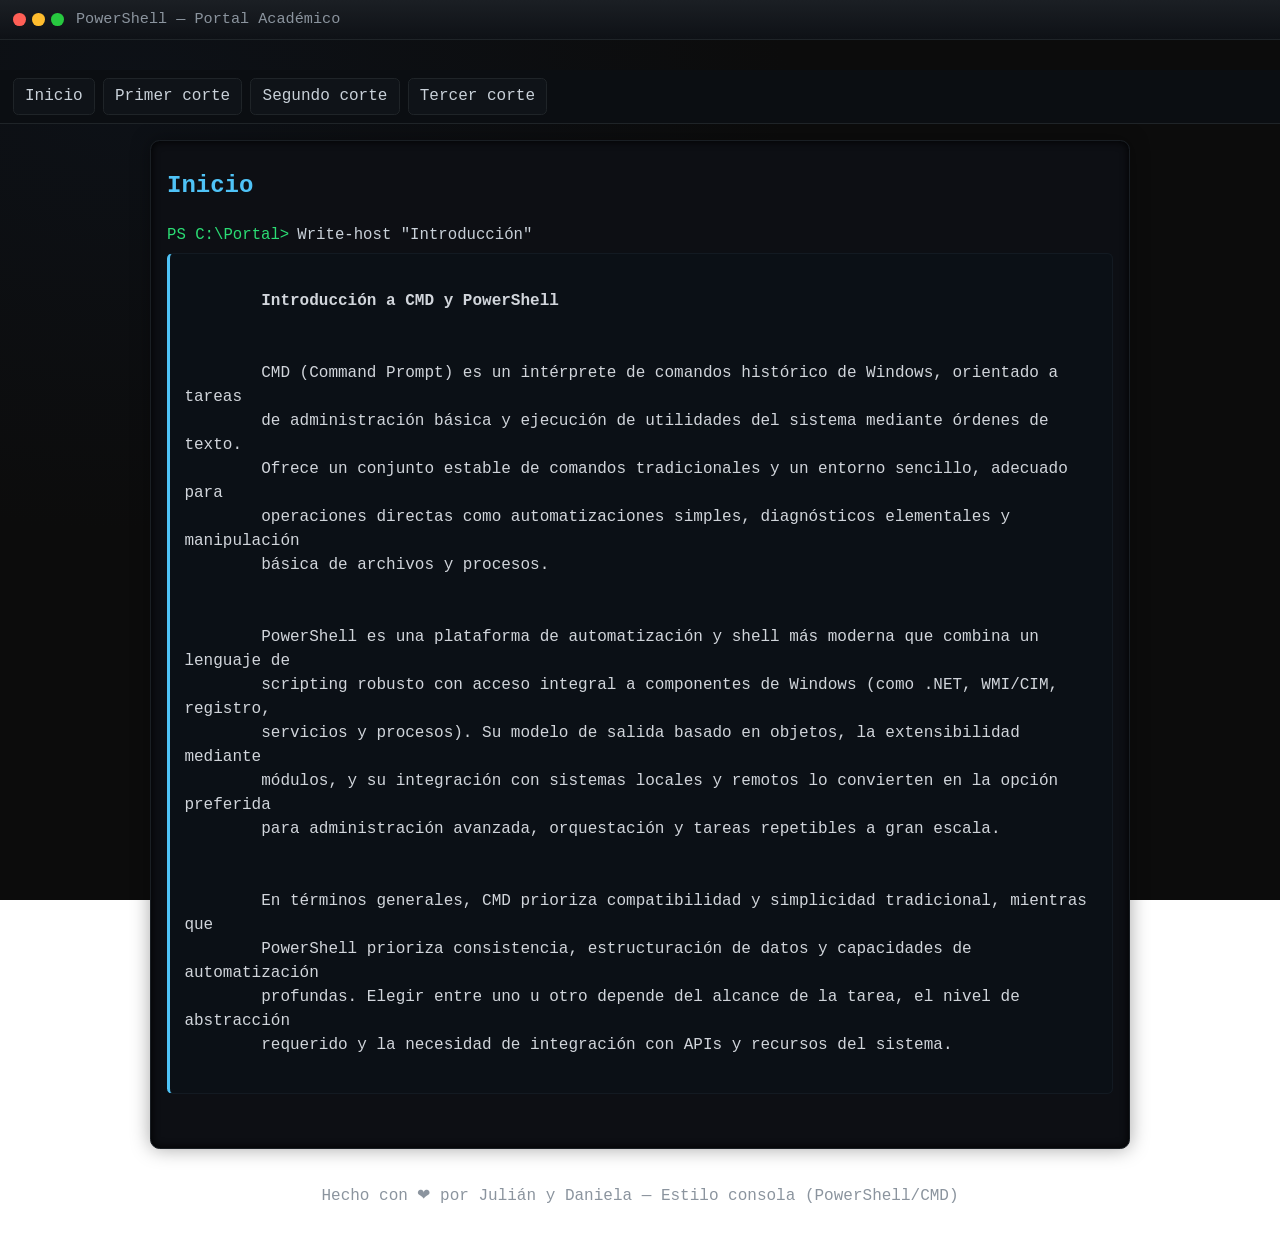
==== index.html @ 41e444ce "Add: sitie_web" ====
<!DOCTYPE html>
<html lang="es">
<head>
  <meta charset="utf-8" />
  <meta name="viewport" content="width=device-width, initial-scale=1" />
  <title>Inicio — Portal Consola</title>
  <link rel="stylesheet" href="Styles/base.css">
  <link rel="stylesheet" href="Styles/home.css">
  <meta name="color-scheme" content="dark light" />
</head>
<body>
  <header class="titlebar">
    <div class="dots">
      <span class="dot dot-close"></span>
      <span class="dot dot-min"></span>
      <span class="dot dot-max"></span>
    </div>
    <div class="title">PowerShell — Portal Académico</div>
  </header>

  <nav class="nav" aria-label="Navegación principal">
    <a class="nav-link" href="index.html">Inicio</a>
    <a class="nav-link" href="primer.html">Primer corte</a>
    <a class="nav-link" href="segundo.html">Segundo corte</a>
    <a class="nav-link" href="tercer.html">Tercer corte</a>
  </nav>

  <main class="console" role="main">
    <section class="section" id="intro">
      <h1>Inicio</h1>

      <div class="line">
        <span class="prompt">PS C:\Portal></span>
        <span>Write-host "Introducción"</span>
      </div>
      <div class="output lead">
        <strong>Introducción a CMD y PowerShell </strong><br><br>
        CMD (Command Prompt) es un intérprete de comandos histórico de Windows, orientado a tareas
        de administración básica y ejecución de utilidades del sistema mediante órdenes de texto.
        Ofrece un conjunto estable de comandos tradicionales y un entorno sencillo, adecuado para 
        operaciones directas como automatizaciones simples, diagnósticos elementales y manipulación
        básica de archivos y procesos.<br><br>
        PowerShell es una plataforma de automatización y shell más moderna que combina un lenguaje de
        scripting robusto con acceso integral a componentes de Windows (como .NET, WMI/CIM, registro,
        servicios y procesos). Su modelo de salida basado en objetos, la extensibilidad mediante
        módulos, y su integración con sistemas locales y remotos lo convierten en la opción preferida
        para administración avanzada, orquestación y tareas repetibles a gran escala.<br><br>
        En términos generales, CMD prioriza compatibilidad y simplicidad tradicional, mientras que
        PowerShell prioriza consistencia, estructuración de datos y capacidades de automatización
        profundas. Elegir entre uno u otro depende del alcance de la tarea, el nivel de abstracción
        requerido y la necesidad de integración con APIs y recursos del sistema.
      </div>
    </section>
  </main>

  <footer class="footer">Hecho con ❤ por Julián y Daniela — Estilo consola (PowerShell/CMD)</footer>
  <script src="JS/common.js"></script>
</body>
</html>
---- Styles/base.css ----
:root{
  --bg: #0c0c0c;
  --panel:#0d0f14;
  --fg: #c9d1d9;
  --muted:#8b949e;
  --accent:#00ff88;    /* verde terminal */
  --accent-2:#4fc3f7;  /* cian PowerShell */
  --error:#ff4d4f;
  --warn:#ffd166;
  --ok:#7bd88f;
  --border:#1f2428;
  --prompt:#2bdc74;
  --link:#58a6ff;
}

* { box-sizing: border-box; }
html, body { height: 100%; margin: 0; }
body{
  background: radial-gradient(1200px 800px at 10% 10%, #0d1117 0%, var(--bg) 55%) fixed;
  color: var(--fg);
  font-family: ui-monospace, SFMono-Regular, Menlo, Consolas, "Liberation Mono", monospace;
  line-height: 1.5;
}

/* Window-like title bar */
.titlebar{
  display:flex; align-items:center; gap:.75rem;
  padding:.5rem .8rem;
  background: linear-gradient(180deg, #1b1f24 0%, #0e1116 100%);
  border-bottom:1px solid var(--border);
}
.dots{ display:flex; gap:.4rem; }
.dot{ width:.8rem; height:.8rem; border-radius:50%; display:inline-block; }
.dot-close{ background:#ff5f56; }
.dot-min{   background:#ffbd2e; }
.dot-max{   background:#27c93f; }
.title{ color:var(--muted); font-size:.95rem; white-space:nowrap; overflow:hidden; text-overflow:ellipsis; }

/* Nav */
.nav{
  display:flex; gap:.5rem; padding:.5rem .8rem;
  background:#0b0e12; border-bottom:1px solid var(--border);
  position: sticky; top:0; z-index: 20;
}
.nav a{
  color:var(--fg); text-decoration:none; padding:.35rem .7rem;
  border:1px solid var(--border); border-radius:.33rem; background:#0f1318;
}
.nav a:hover{ border-color:#24303a; background:#0f1720; }
.nav a.active{ outline:2px solid var(--accent-2); }

/* Console panel */
.console{
  max-width: 980px; margin: 1rem auto; padding: 1rem;
  background: var(--panel); border:1px solid #1a1f24; border-radius:.6rem;
  box-shadow: 0 0 0.5rem #000 inset, 0 0 1.2rem rgba(0,0,0,.35);
}

h1, h2{ color: var(--accent-2); margin-top:.2rem; }
.section{ padding: .5rem 0 1.5rem; border-bottom:1px dashed #1f2530; }
.section:last-child{ border-bottom:none; }

.line{
  display:flex; gap:.5rem; align-items: baseline;
  font-size: 0.98rem; margin:.25rem 0;
}
.prompt{ color: var(--prompt); white-space: nowrap; }

.output{
  margin:.35rem 0 .9rem; padding:.7rem .9rem;
  background: #0b1016; border:1px solid #131a22; border-radius:.35rem;
  color: #d1d5db; white-space: pre-wrap;
}
.output.success{ border-color:#0f2b1b; background:#0c1511; color: var(--ok); }
.output.info{    border-color:#0d1d29; background:#0a1219; color:#8ad1ff; }
.output.warning{ border-color:#2c2711; background:#161309; color: var(--warn); }
.output.error{   border-color:#2b1214; background:#17090a; color: var(--error); }
.table-like{
  background:#0b1016; border:1px solid #131a22; padding:.6rem .8rem; border-radius:.35rem;
}

.footer{
  text-align:center; color: var(--muted); padding: 1.2rem 0 2rem;
}

@media (max-width: 720px){
  .prompt{ max-width: 45vw; overflow: hidden; text-overflow: ellipsis; }
}

header { text-align: center; margin-bottom: 30px; }

/* Botones Principales */
.btn-terminal {
    padding: 15px 30px;
    font-size: 1.1rem;
    font-weight: bold;
    cursor: pointer;
    border: none;
    border-radius: 8px;
    margin: 0 10px;
    transition: transform 0.2s;
}

.btn-terminal:hover { transform: scale(1.05); }

.cmd { background-color: #000; color: #fff; } /* Estilo CMD */
.ps { background-color: #012456; color: #fff; } /* Estilo PowerShell azul */

/* Contenedor de Categorías (Botones secundarios) */
.menu-grid {
    display: flex;
    justify-content: center;
    flex-wrap: wrap;
    gap: 10px;
    margin-bottom: 30px;
}

.btn-categoria {
    padding: 10px 20px;
    background-color: #fff;
    border: 2px solid #ddd;
    border-radius: 20px;
    cursor: pointer;
    transition: all 0.3s;
}

.btn-categoria:hover {
    background-color: #e9ecef;
    border-color: #adb5bd;
}

/* Ficha Técnica */
.ficha {
    max-width: 700px;
    margin: 0 auto;
    background: #fff;
    padding: 25px;
    border-radius: 12px;
    box-shadow: 0 4px 15px rgba(0,0,0,0.1);
}

.oculto { display: none; } /* El JS quita esta clase al hacer clic */

.info-block {
  margin-bottom: 15px;
  padding: 12px;
  background: #0b1016;
  border: 1px solid #131a22;
  border-radius: 6px;
  color: #c9d1d9;
}

pre {
    background: #272822;
    color: #f8f8f2;
    padding: 15px;
    border-radius: 5px;
    overflow-x: auto;
}

code { font-family: 'Consolas', monospace; }
---- Styles/home.css ----
/* Ajustes visuales solo para Inicio */
.output.lead {
  font-size: 1rem;
  border-left: 3px solid var(--accent-2);
}
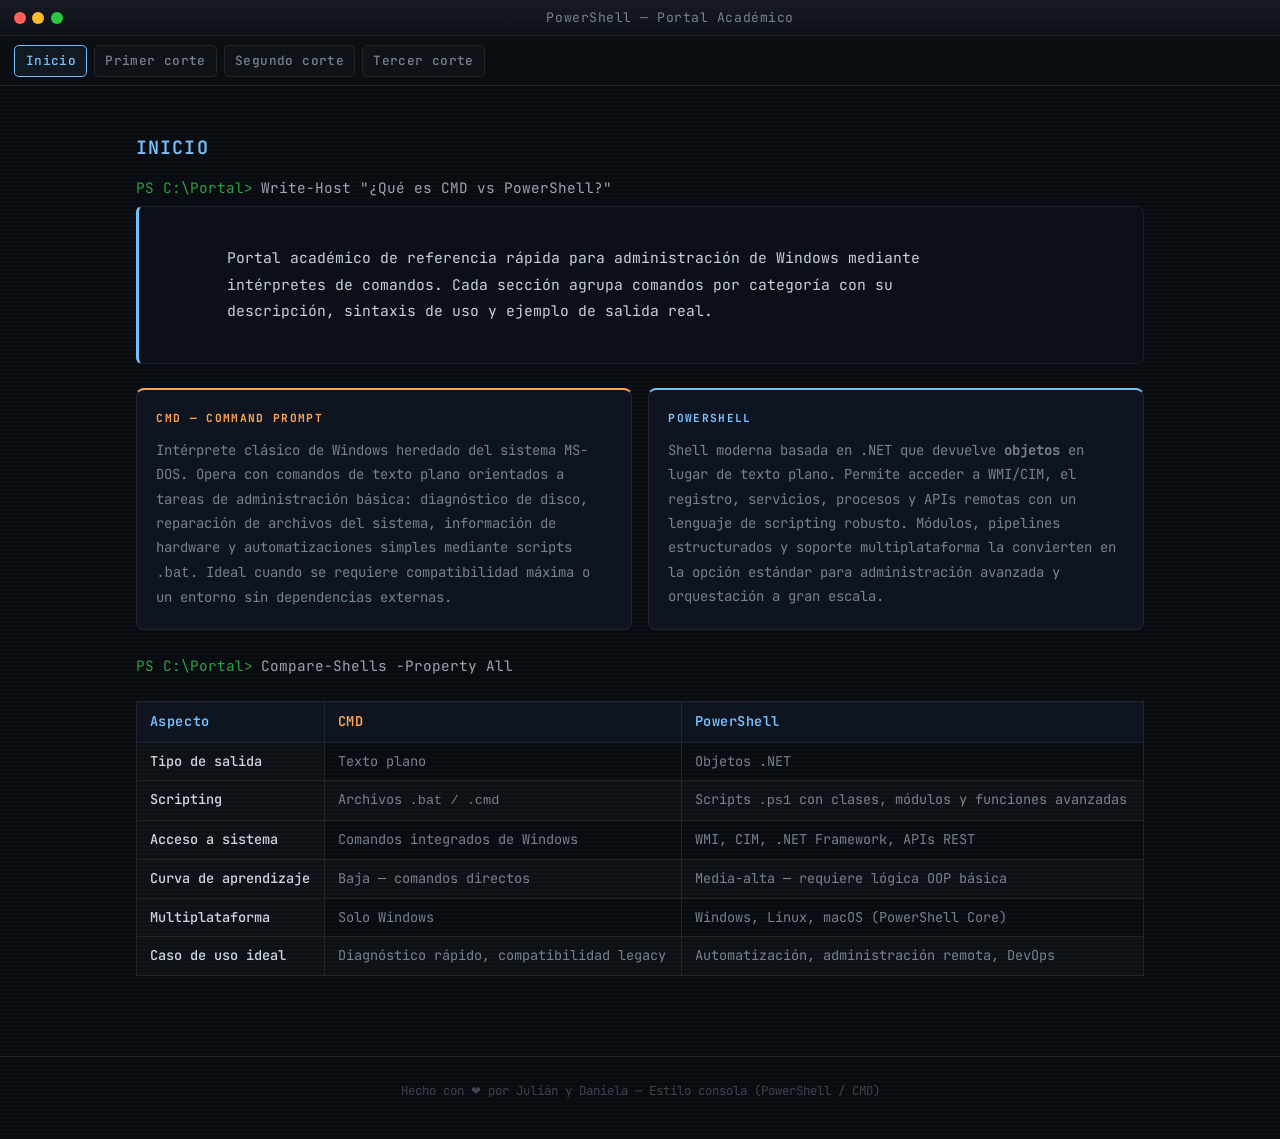
==== commit 1b3b3058: "ADD and FIX: Agregar tema de instalacion de windows, linux, y mejora de parto encomandos CMD" ====
--- a/index.html
+++ b/index.html
@@ -6,9 +6,9 @@
   <title>Inicio — Portal Consola</title>
   <link rel="stylesheet" href="Styles/base.css">
   <link rel="stylesheet" href="Styles/home.css">
-  <meta name="color-scheme" content="dark light" />
 </head>
 <body>
+
   <header class="titlebar">
     <div class="dots">
       <span class="dot dot-close"></span>
@@ -25,35 +25,102 @@
     <a class="nav-link" href="tercer.html">Tercer corte</a>
   </nav>
 
-  <main class="console" role="main">
-    <section class="section" id="intro">
+  <main class="console">
+    <section class="section">
       <h1>Inicio</h1>
 
       <div class="line">
-        <span class="prompt">PS C:\Portal></span>
-        <span>Write-host "Introducción"</span>
+        <span class="prompt">PS C:\Portal&gt;</span>
+        <span>Write-Host "¿Qué es CMD vs PowerShell?"</span>
       </div>
-      <div class="output lead">
-        <strong>Introducción a CMD y PowerShell </strong><br><br>
-        CMD (Command Prompt) es un intérprete de comandos histórico de Windows, orientado a tareas
-        de administración básica y ejecución de utilidades del sistema mediante órdenes de texto.
-        Ofrece un conjunto estable de comandos tradicionales y un entorno sencillo, adecuado para 
-        operaciones directas como automatizaciones simples, diagnósticos elementales y manipulación
-        básica de archivos y procesos.<br><br>
-        PowerShell es una plataforma de automatización y shell más moderna que combina un lenguaje de
-        scripting robusto con acceso integral a componentes de Windows (como .NET, WMI/CIM, registro,
-        servicios y procesos). Su modelo de salida basado en objetos, la extensibilidad mediante
-        módulos, y su integración con sistemas locales y remotos lo convierten en la opción preferida
-        para administración avanzada, orquestación y tareas repetibles a gran escala.<br><br>
-        En términos generales, CMD prioriza compatibilidad y simplicidad tradicional, mientras que
-        PowerShell prioriza consistencia, estructuración de datos y capacidades de automatización
-        profundas. Elegir entre uno u otro depende del alcance de la tarea, el nivel de abstracción
-        requerido y la necesidad de integración con APIs y recursos del sistema.
+
+      <div class="output lead" style="margin-bottom:1.5rem">
+        Portal académico de referencia rápida para administración de Windows mediante
+        intérpretes de comandos. Cada sección agrupa comandos por categoría con su
+        descripción, sintaxis de uso y ejemplo de salida real.
+      </div>
+
+      <!-- Cards CMD / PS -->
+      <div class="intro-grid">
+        <div class="shell-card cmd">
+          <div class="label">CMD — Command Prompt</div>
+          <p>
+            Intérprete clásico de Windows heredado del sistema MS-DOS.
+            Opera con comandos de texto plano orientados a tareas de
+            administración básica: diagnóstico de disco, reparación de
+            archivos del sistema, información de hardware y automatizaciones
+            simples mediante scripts <code>.bat</code>.
+            Ideal cuando se requiere compatibilidad máxima o un entorno
+            sin dependencias externas.
+          </p>
+        </div>
+
+        <div class="shell-card ps">
+          <div class="label">PowerShell</div>
+          <p>
+            Shell moderna basada en .NET que devuelve <strong>objetos</strong>
+            en lugar de texto plano. Permite acceder a WMI/CIM, el registro,
+            servicios, procesos y APIs remotas con un lenguaje de scripting
+            robusto. Módulos, pipelines estructurados y soporte multiplataforma
+            la convierten en la opción estándar para administración avanzada
+            y orquestación a gran escala.
+          </p>
+        </div>
+      </div>
+
+      <!-- Comparison table -->
+      <div class="line" style="margin-top:1.5rem">
+        <span class="prompt">PS C:\Portal&gt;</span>
+        <span>Compare-Shells -Property All</span>
+      </div>
+
+      <div style="overflow-x:auto">
+        <table class="comparison-table">
+          <thead>
+            <tr>
+              <th>Aspecto</th>
+              <th class="cmd-col">CMD</th>
+              <th>PowerShell</th>
+            </tr>
+          </thead>
+          <tbody>
+            <tr>
+              <td>Tipo de salida</td>
+              <td>Texto plano</td>
+              <td>Objetos .NET</td>
+            </tr>
+            <tr>
+              <td>Scripting</td>
+              <td>Archivos <code>.bat / .cmd</code></td>
+              <td>Scripts <code>.ps1</code> con clases, módulos y funciones avanzadas</td>
+            </tr>
+            <tr>
+              <td>Acceso a sistema</td>
+              <td>Comandos integrados de Windows</td>
+              <td>WMI, CIM, .NET Framework, APIs REST</td>
+            </tr>
+            <tr>
+              <td>Curva de aprendizaje</td>
+              <td>Baja — comandos directos</td>
+              <td>Media-alta — requiere lógica OOP básica</td>
+            </tr>
+            <tr>
+              <td>Multiplataforma</td>
+              <td>Solo Windows</td>
+              <td>Windows, Linux, macOS (PowerShell Core)</td>
+            </tr>
+            <tr>
+              <td>Caso de uso ideal</td>
+              <td>Diagnóstico rápido, compatibilidad legacy</td>
+              <td>Automatización, administración remota, DevOps</td>
+            </tr>
+          </tbody>
+        </table>
       </div>
     </section>
   </main>
 
-  <footer class="footer">Hecho con ❤ por Julián y Daniela — Estilo consola (PowerShell/CMD)</footer>
+  <footer class="footer">Hecho con ❤ por Julián y Daniela — Estilo consola (PowerShell / CMD)</footer>
   <script src="JS/common.js"></script>
 </body>
-</html>+</html>
--- a/Styles/base.css
+++ b/Styles/base.css
@@ -1,161 +1,195 @@
-:root{
-  --bg: #0c0c0c;
-  --panel:#0d0f14;
-  --fg: #c9d1d9;
-  --muted:#8b949e;
-  --accent:#00ff88;    /* verde terminal */
-  --accent-2:#4fc3f7;  /* cian PowerShell */
-  --error:#ff4d4f;
-  --warn:#ffd166;
-  --ok:#7bd88f;
-  --border:#1f2428;
-  --prompt:#2bdc74;
-  --link:#58a6ff;
+@import url('https://fonts.googleapis.com/css2?family=JetBrains+Mono:wght@300;400;500;600;700&family=Fira+Code:wght@300;400;500&display=swap');
+
+:root {
+  --bg:        #080b0f;
+  --panel:     #0d1117;
+  --panel-2:   #0f1520;
+  --fg:        #cdd9e5;
+  --muted:     #768390;
+  --faint:     #3d444d;
+  --accent:    #39d353;   /* verde git */
+  --accent-2:  #79c0ff;   /* azul PS */
+  --accent-3:  #ffa657;   /* naranja CMD */
+  --error:     #ff7b72;
+  --warn:      #e3b341;
+  --ok:        #56d364;
+  --border:    #21262d;
+  --border-2:  #30363d;
+  --prompt-ps: #79c0ff;
+  --prompt-cmd:#ffa657;
+  --glow-ps:   rgba(121,192,255,0.12);
+  --glow-cmd:  rgba(255,166,87,0.12);
+  --glow-ok:   rgba(57,211,83,0.08);
 }
 
-* { box-sizing: border-box; }
-html, body { height: 100%; margin: 0; }
-body{
-  background: radial-gradient(1200px 800px at 10% 10%, #0d1117 0%, var(--bg) 55%) fixed;
+*, *::before, *::after { box-sizing: border-box; margin: 0; padding: 0; }
+
+html { scroll-behavior: smooth; }
+
+body {
+  background: var(--bg);
   color: var(--fg);
-  font-family: ui-monospace, SFMono-Regular, Menlo, Consolas, "Liberation Mono", monospace;
-  line-height: 1.5;
+  font-family: 'JetBrains Mono', 'Fira Code', ui-monospace, monospace;
+  line-height: 1.6;
+  min-height: 100vh;
+  /* Subtle scanline texture */
+  background-image:
+    repeating-linear-gradient(
+      0deg,
+      transparent,
+      transparent 2px,
+      rgba(255,255,255,0.012) 2px,
+      rgba(255,255,255,0.012) 4px
+    );
 }
 
-/* Window-like title bar */
-.titlebar{
-  display:flex; align-items:center; gap:.75rem;
-  padding:.5rem .8rem;
-  background: linear-gradient(180deg, #1b1f24 0%, #0e1116 100%);
-  border-bottom:1px solid var(--border);
+/* ─── Titlebar ─── */
+.titlebar {
+  display: flex;
+  align-items: center;
+  gap: .75rem;
+  padding: .45rem .9rem;
+  background: linear-gradient(180deg, #161b22 0%, #0d1117 100%);
+  border-bottom: 1px solid var(--border);
+  position: sticky;
+  top: 0;
+  z-index: 100;
 }
-.dots{ display:flex; gap:.4rem; }
-.dot{ width:.8rem; height:.8rem; border-radius:50%; display:inline-block; }
-.dot-close{ background:#ff5f56; }
-.dot-min{   background:#ffbd2e; }
-.dot-max{   background:#27c93f; }
-.title{ color:var(--muted); font-size:.95rem; white-space:nowrap; overflow:hidden; text-overflow:ellipsis; }
-
-/* Nav */
-.nav{
-  display:flex; gap:.5rem; padding:.5rem .8rem;
-  background:#0b0e12; border-bottom:1px solid var(--border);
-  position: sticky; top:0; z-index: 20;
-}
-.nav a{
-  color:var(--fg); text-decoration:none; padding:.35rem .7rem;
-  border:1px solid var(--border); border-radius:.33rem; background:#0f1318;
-}
-.nav a:hover{ border-color:#24303a; background:#0f1720; }
-.nav a.active{ outline:2px solid var(--accent-2); }
-
-/* Console panel */
-.console{
-  max-width: 980px; margin: 1rem auto; padding: 1rem;
-  background: var(--panel); border:1px solid #1a1f24; border-radius:.6rem;
-  box-shadow: 0 0 0.5rem #000 inset, 0 0 1.2rem rgba(0,0,0,.35);
+.dots { display: flex; gap: .38rem; }
+.dot  { width: .75rem; height: .75rem; border-radius: 50%; }
+.dot-close { background: #ff5f57; }
+.dot-min   { background: #febc2e; }
+.dot-max   { background: #28c840; }
+.title {
+  color: var(--muted);
+  font-size: .82rem;
+  font-weight: 400;
+  letter-spacing: .04em;
+  flex: 1;
+  text-align: center;
+  user-select: none;
 }
 
-h1, h2{ color: var(--accent-2); margin-top:.2rem; }
-.section{ padding: .5rem 0 1.5rem; border-bottom:1px dashed #1f2530; }
-.section:last-child{ border-bottom:none; }
-
-.line{
-  display:flex; gap:.5rem; align-items: baseline;
-  font-size: 0.98rem; margin:.25rem 0;
+/* ─── Nav ─── */
+.nav {
+  display: flex;
+  gap: .4rem;
+  padding: .5rem .9rem;
+  background: #0b0e13;
+  border-bottom: 1px solid var(--border);
+  position: sticky;
+  top: 37px;
+  z-index: 90;
+  overflow-x: auto;
 }
-.prompt{ color: var(--prompt); white-space: nowrap; }
-
-.output{
-  margin:.35rem 0 .9rem; padding:.7rem .9rem;
-  background: #0b1016; border:1px solid #131a22; border-radius:.35rem;
-  color: #d1d5db; white-space: pre-wrap;
+.nav-link {
+  color: var(--muted);
+  text-decoration: none;
+  padding: .3rem .65rem;
+  border: 1px solid var(--border);
+  border-radius: .3rem;
+  background: #0f1318;
+  font-size: .8rem;
+  font-weight: 500;
+  letter-spacing: .03em;
+  white-space: nowrap;
+  transition: color .15s, border-color .15s, background .15s;
 }
-.output.success{ border-color:#0f2b1b; background:#0c1511; color: var(--ok); }
-.output.info{    border-color:#0d1d29; background:#0a1219; color:#8ad1ff; }
-.output.warning{ border-color:#2c2711; background:#161309; color: var(--warn); }
-.output.error{   border-color:#2b1214; background:#17090a; color: var(--error); }
-.table-like{
-  background:#0b1016; border:1px solid #131a22; padding:.6rem .8rem; border-radius:.35rem;
+.nav-link:hover {
+  color: var(--fg);
+  border-color: var(--border-2);
+  background: #161b22;
+}
+.nav-link.active {
+  color: var(--accent-2);
+  border-color: var(--accent-2);
+  background: rgba(121,192,255,.06);
 }
 
-.footer{
-  text-align:center; color: var(--muted); padding: 1.2rem 0 2rem;
+/* ─── Console wrapper ─── */
+.console {
+  max-width: 1040px;
+  margin: 1.5rem auto 3rem;
+  padding: 0 1rem;
 }
 
-@media (max-width: 720px){
-  .prompt{ max-width: 45vw; overflow: hidden; text-overflow: ellipsis; }
+/* ─── Section ─── */
+.section {
+  padding: 1.5rem 0 2rem;
+  border-bottom: 1px solid var(--border);
+}
+.section:last-child { border-bottom: none; }
+
+h1, h2 {
+  color: var(--accent-2);
+  font-size: 1.15rem;
+  font-weight: 600;
+  letter-spacing: .06em;
+  text-transform: uppercase;
+  margin-bottom: .85rem;
+}
+h3 {
+  color: var(--fg);
+  font-size: 1rem;
+  font-weight: 500;
+  margin-bottom: .5rem;
 }
 
-header { text-align: center; margin-bottom: 30px; }
+/* ─── Prompt line ─── */
+.line {
+  display: flex;
+  gap: .5rem;
+  align-items: baseline;
+  font-size: .9rem;
+  margin: .3rem 0;
+  opacity: .75;
+}
+.prompt-ps  { color: var(--prompt-ps); white-space: nowrap; }
+.prompt-cmd { color: var(--prompt-cmd); white-space: nowrap; }
+.prompt     { color: var(--accent); white-space: nowrap; }
 
-/* Botones Principales */
-.btn-terminal {
-    padding: 15px 30px;
-    font-size: 1.1rem;
-    font-weight: bold;
-    cursor: pointer;
-    border: none;
-    border-radius: 8px;
-    margin: 0 10px;
-    transition: transform 0.2s;
+/* ─── Output block ─── */
+.output {
+  margin: .4rem 0 .8rem;
+  padding: .75rem 1rem;
+  background: #0b1016;
+  border: 1px solid #171f28;
+  border-radius: .4rem;
+  color: #c9d1d9;
+  white-space: pre-wrap;
+  font-size: .88rem;
+}
+.output.success { border-color: #0f2b1b; background: #0b1510; color: var(--ok); }
+.output.info    { border-color: #0d1d29; background: #0a1219; color: #8ad1ff; }
+.output.warning { border-color: #2c2711; background: #161309; color: var(--warn); }
+.output.error   { border-color: #2b1214; background: #17090a; color: var(--error); }
+.output.lead {
+  font-size: .92rem;
+  border-left: 3px solid var(--accent-2);
+  line-height: 1.8;
 }
 
-.btn-terminal:hover { transform: scale(1.05); }
-
-.cmd { background-color: #000; color: #fff; } /* Estilo CMD */
-.ps { background-color: #012456; color: #fff; } /* Estilo PowerShell azul */
-
-/* Contenedor de Categorías (Botones secundarios) */
-.menu-grid {
-    display: flex;
-    justify-content: center;
-    flex-wrap: wrap;
-    gap: 10px;
-    margin-bottom: 30px;
+/* ─── Badge ─── */
+.badge {
+  display: inline-block;
+  padding: .1rem .45rem;
+  border: 1px solid rgba(121,192,255,.3);
+  border-radius: .3rem;
+  color: var(--accent-2);
+  background: rgba(121,192,255,.06);
+  margin-left: .5rem;
+  font-size: .72rem;
+  font-weight: 600;
+  letter-spacing: .08em;
+  text-transform: uppercase;
+  vertical-align: middle;
 }
 
-.btn-categoria {
-    padding: 10px 20px;
-    background-color: #fff;
-    border: 2px solid #ddd;
-    border-radius: 20px;
-    cursor: pointer;
-    transition: all 0.3s;
+/* ─── Footer ─── */
+.footer {
+  text-align: center;
+  color: var(--faint);
+  font-size: .78rem;
+  padding: 1.5rem 0 2.5rem;
+  border-top: 1px solid var(--border);
 }
-
-.btn-categoria:hover {
-    background-color: #e9ecef;
-    border-color: #adb5bd;
-}
-
-/* Ficha Técnica */
-.ficha {
-    max-width: 700px;
-    margin: 0 auto;
-    background: #fff;
-    padding: 25px;
-    border-radius: 12px;
-    box-shadow: 0 4px 15px rgba(0,0,0,0.1);
-}
-
-.oculto { display: none; } /* El JS quita esta clase al hacer clic */
-
-.info-block {
-  margin-bottom: 15px;
-  padding: 12px;
-  background: #0b1016;
-  border: 1px solid #131a22;
-  border-radius: 6px;
-  color: #c9d1d9;
-}
-
-pre {
-    background: #272822;
-    color: #f8f8f2;
-    padding: 15px;
-    border-radius: 5px;
-    overflow-x: auto;
-}
-
-code { font-family: 'Consolas', monospace; }
--- a/Styles/home.css
+++ b/Styles/home.css
@@ -1,5 +1,77 @@
-/* Ajustes visuales solo para Inicio */
-.output.lead {
-  font-size: 1rem;
-  border-left: 3px solid var(--accent-2);
-}+/* home.css — página de inicio */
+
+.intro-grid {
+  display: grid;
+  grid-template-columns: 1fr 1fr;
+  gap: 1rem;
+  margin-top: 1rem;
+}
+
+@media (max-width: 680px) {
+  .intro-grid { grid-template-columns: 1fr; }
+}
+
+.shell-card {
+  background: var(--panel-2);
+  border: 1px solid var(--border);
+  border-radius: .5rem;
+  padding: 1.25rem 1.2rem;
+  transition: border-color .2s, box-shadow .2s;
+}
+.shell-card:hover {
+  border-color: var(--border-2);
+  box-shadow: 0 0 18px rgba(0,0,0,.35);
+}
+
+.shell-card.cmd  { border-top: 2px solid var(--accent-3); }
+.shell-card.ps   { border-top: 2px solid var(--accent-2); }
+
+.shell-card .label {
+  font-size: .7rem;
+  font-weight: 700;
+  letter-spacing: .12em;
+  text-transform: uppercase;
+  margin-bottom: .6rem;
+}
+.shell-card.cmd  .label { color: var(--accent-3); }
+.shell-card.ps   .label { color: var(--accent-2); }
+
+.shell-card p {
+  font-size: .87rem;
+  color: var(--muted);
+  line-height: 1.75;
+}
+
+.comparison-table {
+  width: 100%;
+  margin-top: 1.2rem;
+  border-collapse: collapse;
+  font-size: .85rem;
+}
+.comparison-table th {
+  padding: .55rem .8rem;
+  background: #0f1520;
+  color: var(--accent-2);
+  font-weight: 600;
+  text-align: left;
+  border: 1px solid var(--border);
+  letter-spacing: .04em;
+}
+.comparison-table th.cmd-col { color: var(--accent-3); }
+
+.comparison-table td {
+  padding: .5rem .8rem;
+  border: 1px solid var(--border);
+  color: var(--muted);
+  vertical-align: top;
+  line-height: 1.6;
+}
+.comparison-table tr:nth-child(even) td {
+  background: rgba(255,255,255,.018);
+}
+.comparison-table td:first-child {
+  color: var(--fg);
+  font-weight: 500;
+  background: rgba(255,255,255,.02);
+  white-space: nowrap;
+}
